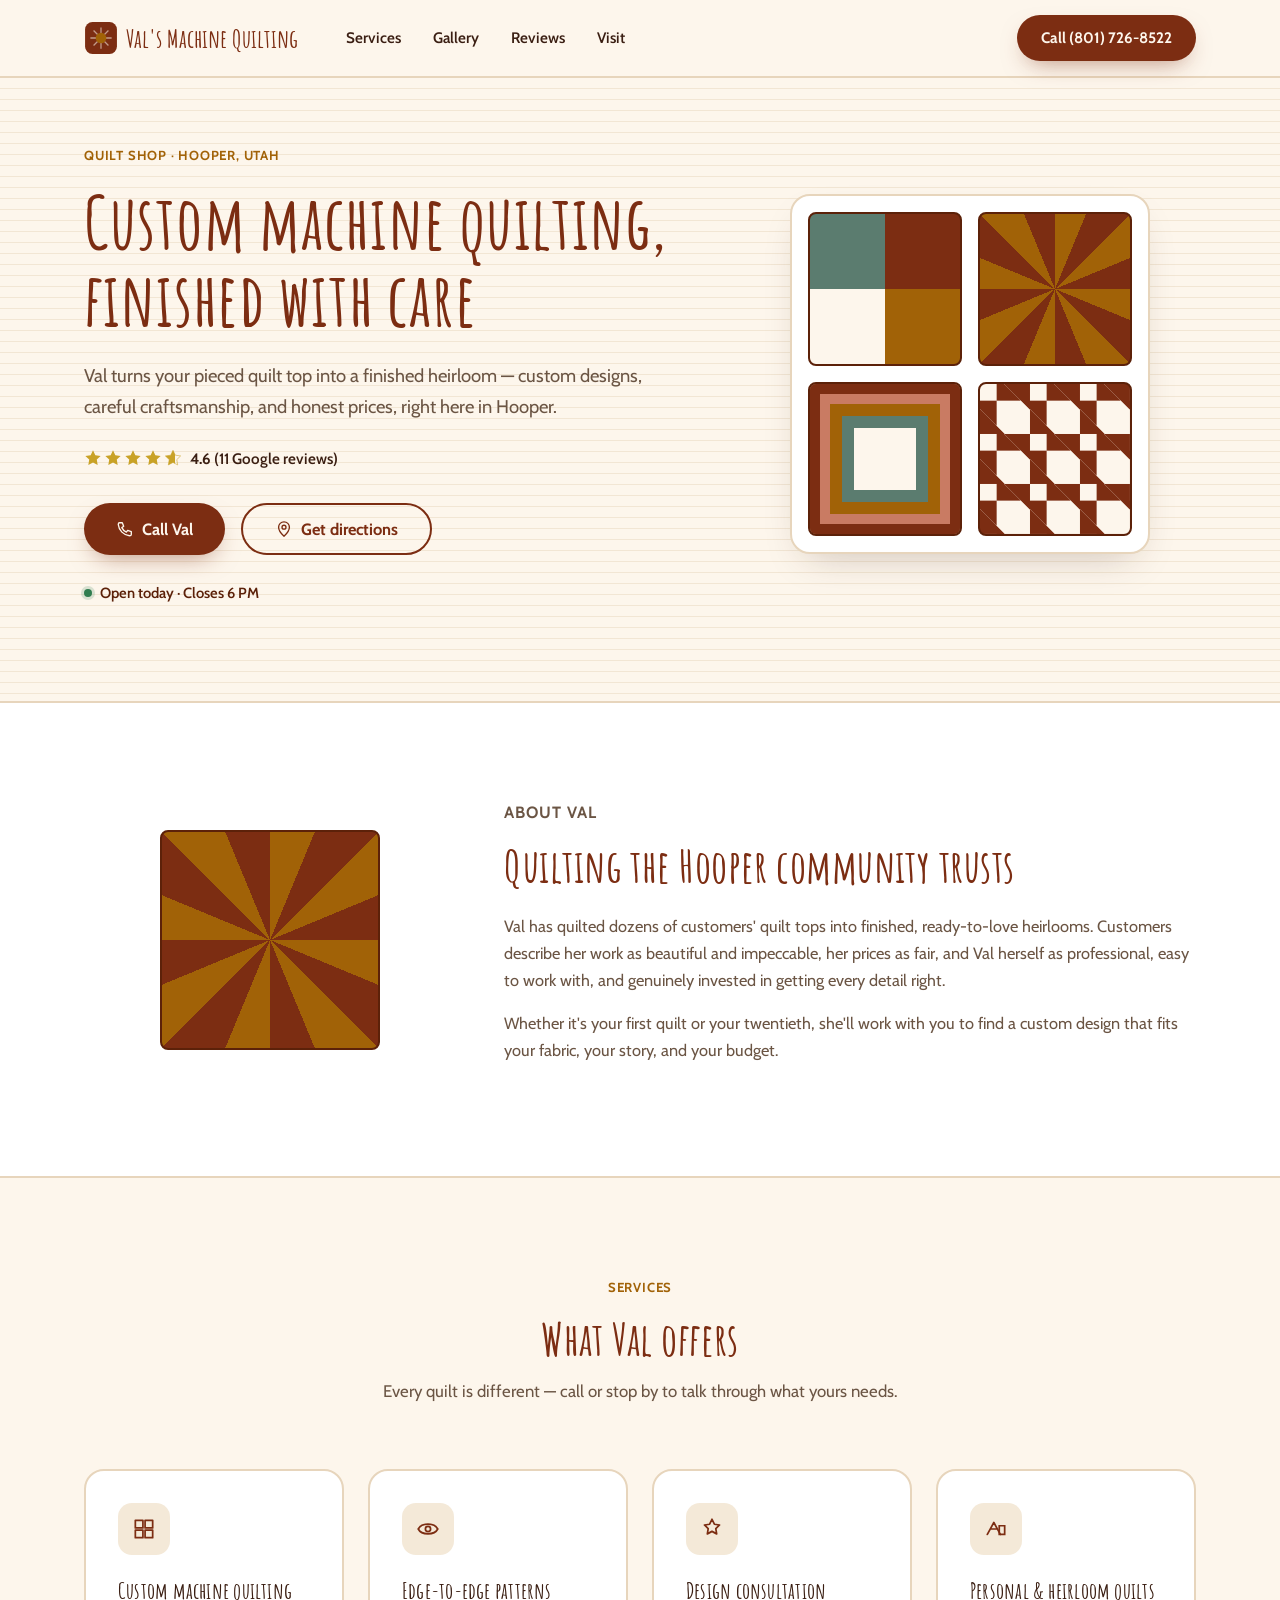
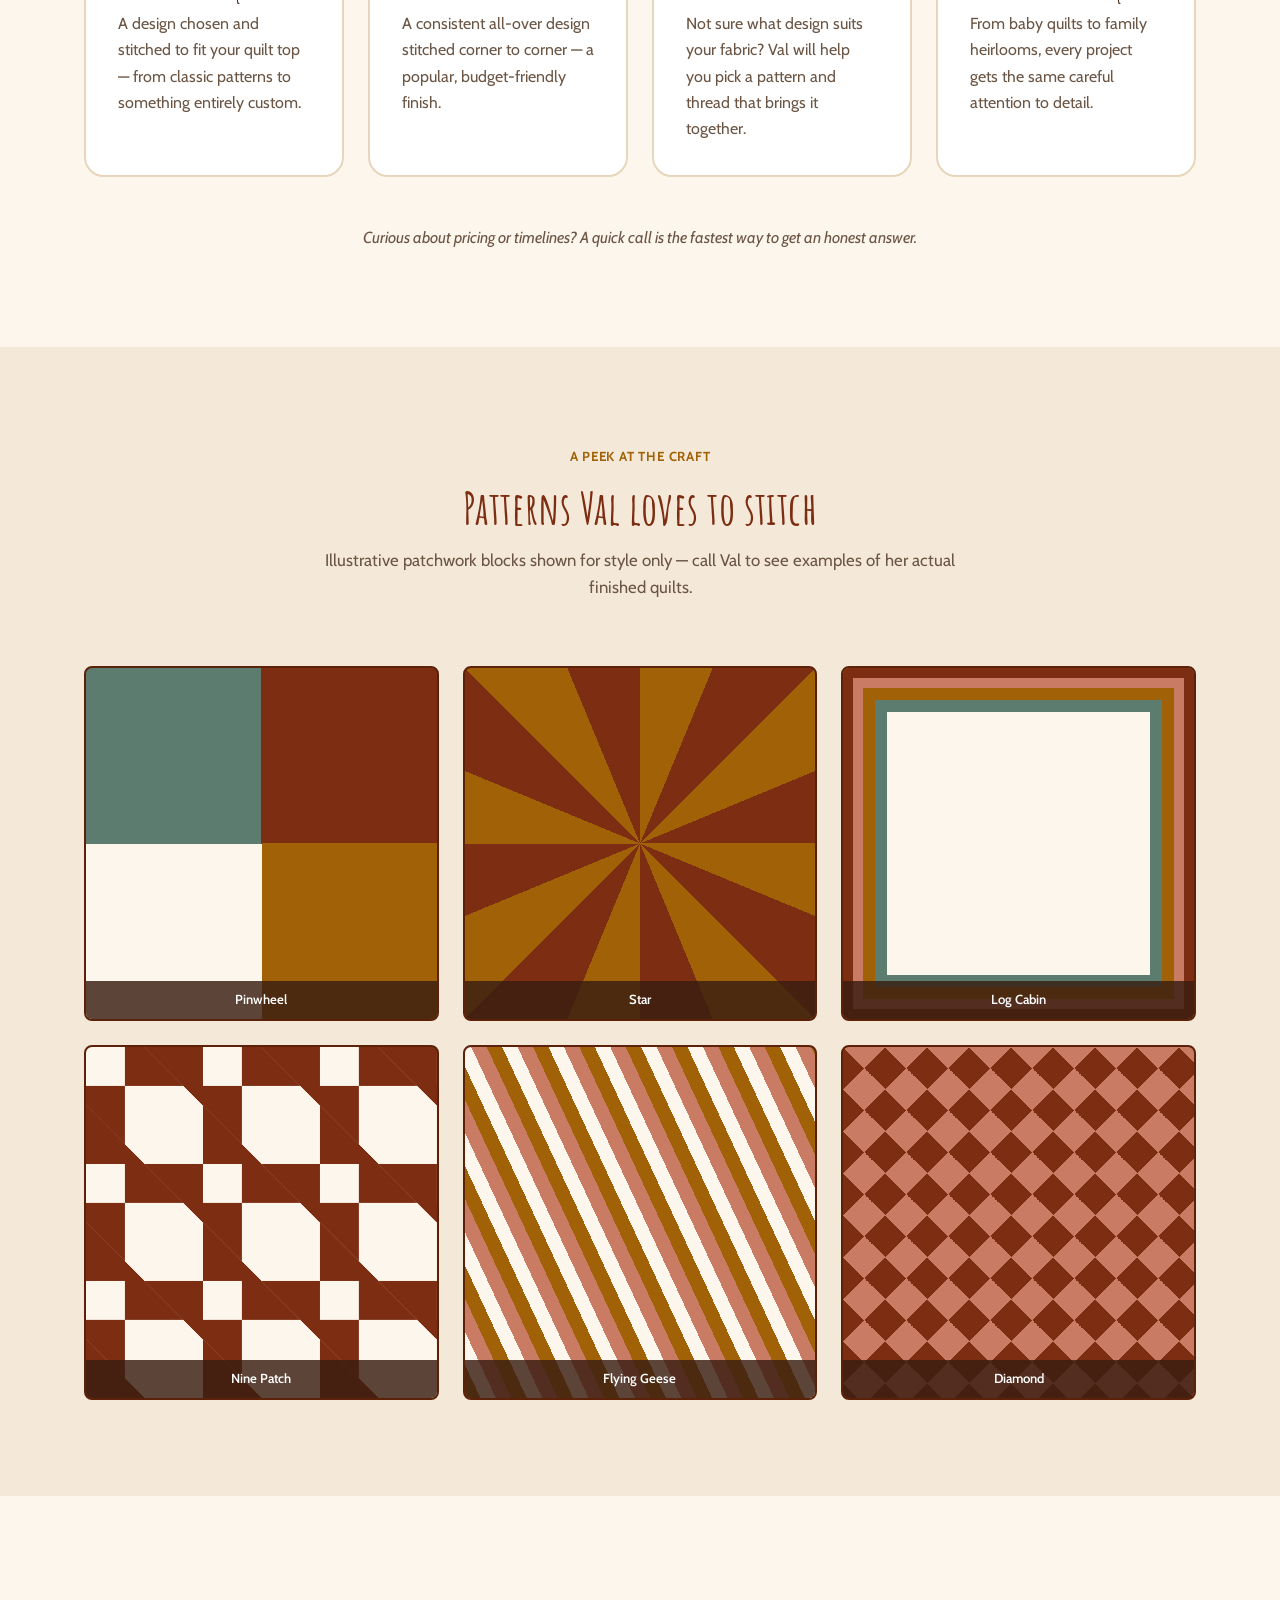
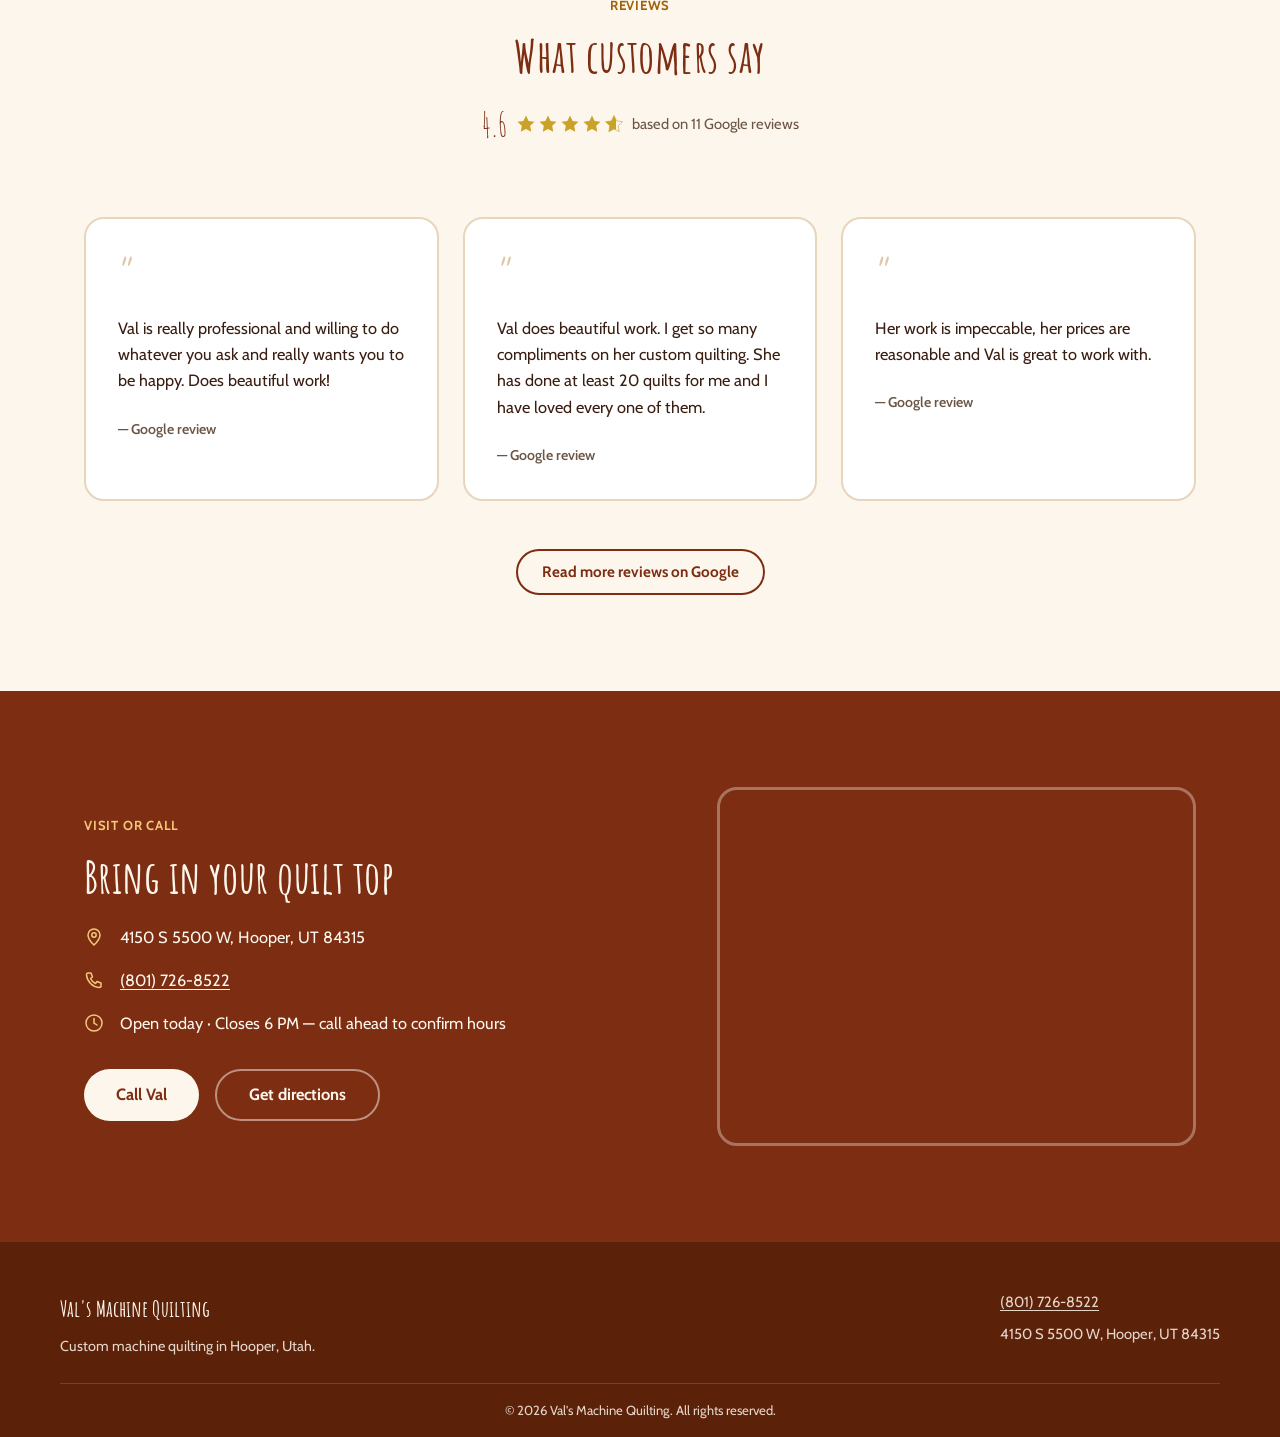
==== vals-machine-quilting/index.html @ 194fb509 "Add Val's Machine Quilting website Local business site for a real quilt shop in Hooper, UT, built fr" ====
<!doctype html>
<html lang="en">
<head>
<meta charset="UTF-8">
<meta name="viewport" content="width=device-width, initial-scale=1">
<title>Val's Machine Quilting — Custom Machine Quilting in Hooper, UT</title>
<meta name="description" content="Val's Machine Quilting offers custom machine quilting in Hooper, Utah. 4.6 stars from 11 Google reviews. Call (801) 726-8522 to bring your quilt top to life.">
<link rel="icon" href="data:image/svg+xml,<svg xmlns=%22http://www.w3.org/2000/svg%22 viewBox=%220 0 32 32%22><rect width=%2232%22 height=%2232%22 rx=%226%22 fill=%22%237C2D12%22/><path d=%22M8 16h16M16 8v16%22 stroke=%22%23FDF6EC%22 stroke-width=%222%22/></svg>">
<link rel="preconnect" href="https://fonts.googleapis.com">
<link rel="preconnect" href="https://fonts.gstatic.com" crossorigin>
<link href="https://fonts.googleapis.com/css2?family=Amatic+SC:wght@400;700&family=Cabin:wght@400;500;600;700&display=swap" rel="stylesheet">
<link rel="stylesheet" href="assets/css/style.css">
</head>
<body>
<a class="skip-link" href="#main">Skip to content</a>

<header class="site-header">
  <div class="container header-inner">
    <a href="#top" class="brand" aria-label="Val's Machine Quilting home">
      <span class="brand-mark" aria-hidden="true">
        <svg viewBox="0 0 32 32" width="34" height="34">
          <rect x="1" y="1" width="30" height="30" rx="7" fill="#7C2D12"/>
          <path d="M16 6v20M6 16h20M9 9l14 14M23 9L9 23" stroke="#FDF6EC" stroke-width="1.2" opacity="0.55"/>
          <circle cx="16" cy="16" r="5" fill="#A16207"/>
        </svg>
      </span>
      <span class="brand-name">Val's Machine Quilting</span>
    </a>

    <nav class="main-nav" aria-label="Primary">
      <ul>
        <li><a href="#services">Services</a></li>
        <li><a href="#gallery">Gallery</a></li>
        <li><a href="#reviews">Reviews</a></li>
        <li><a href="#visit">Visit</a></li>
      </ul>
    </nav>

    <div class="header-actions">
      <a href="tel:+18017268522" class="btn btn-primary">Call (801) 726-8522</a>
    </div>

    <button class="nav-toggle" type="button" aria-expanded="false" aria-controls="mobile-nav" aria-label="Open menu">
      <span></span><span></span><span></span>
    </button>
  </div>

  <div class="mobile-nav" id="mobile-nav" hidden>
    <ul>
      <li><a href="#services">Services</a></li>
      <li><a href="#gallery">Gallery</a></li>
      <li><a href="#reviews">Reviews</a></li>
      <li><a href="#visit">Visit</a></li>
      <li><a href="tel:+18017268522" class="btn btn-primary btn-block">Call (801) 726-8522</a></li>
    </ul>
  </div>
</header>

<main id="main">

  <!-- HERO -->
  <section class="hero" id="top">
    <div class="hero-stitch-border" aria-hidden="true"></div>
    <div class="container hero-inner">
      <div class="hero-copy">
        <p class="eyebrow">Quilt shop · Hooper, Utah</p>
        <h1 class="hero-title">Custom machine quilting,<br>finished with care</h1>
        <p class="hero-subtitle">
          Val turns your pieced quilt top into a finished heirloom — custom
          designs, careful craftsmanship, and honest prices, right here in Hooper.
        </p>

        <div class="hero-rating" aria-label="4.6 out of 5 stars, 11 Google reviews">
          <span class="stars" aria-hidden="true">
            <svg viewBox="0 0 20 20" width="18" height="18"><path fill="currentColor" d="M10 1.5l2.6 5.4 5.9.8-4.3 4.1 1 5.9L10 14.9l-5.2 2.8 1-5.9-4.3-4.1 5.9-.8z"/></svg>
            <svg viewBox="0 0 20 20" width="18" height="18"><path fill="currentColor" d="M10 1.5l2.6 5.4 5.9.8-4.3 4.1 1 5.9L10 14.9l-5.2 2.8 1-5.9-4.3-4.1 5.9-.8z"/></svg>
            <svg viewBox="0 0 20 20" width="18" height="18"><path fill="currentColor" d="M10 1.5l2.6 5.4 5.9.8-4.3 4.1 1 5.9L10 14.9l-5.2 2.8 1-5.9-4.3-4.1 5.9-.8z"/></svg>
            <svg viewBox="0 0 20 20" width="18" height="18"><path fill="currentColor" d="M10 1.5l2.6 5.4 5.9.8-4.3 4.1 1 5.9L10 14.9l-5.2 2.8 1-5.9-4.3-4.1 5.9-.8z"/></svg>
            <svg viewBox="0 0 20 20" width="18" height="18"><defs><linearGradient id="halfstar"><stop offset="60%" stop-color="currentColor"/><stop offset="60%" stop-color="transparent"/></linearGradient></defs><path fill="url(#halfstar)" stroke="currentColor" stroke-width="0.6" d="M10 1.5l2.6 5.4 5.9.8-4.3 4.1 1 5.9L10 14.9l-5.2 2.8 1-5.9-4.3-4.1 5.9-.8z"/></svg>
          </span>
          <span class="rating-text"><strong>4.6</strong> (11 Google reviews)</span>
        </div>

        <div class="hero-actions">
          <a href="tel:+18017268522" class="btn btn-primary btn-lg">
            <svg viewBox="0 0 20 20" width="18" height="18" aria-hidden="true"><path d="M4 3h3l1.5 4-2 1.5a10 10 0 0 0 5 5l1.5-2 4 1.5v3c0 1-1 1.5-2 1.5A14 14 0 0 1 2.5 5c0-1 .5-2 1.5-2z" fill="none" stroke="currentColor" stroke-width="1.5" stroke-linejoin="round"/></svg>
            Call Val
          </a>
          <a href="https://www.google.com/maps/search/?api=1&query=Val%27s+Machine+Quilting%2C+4150+S+5500+W%2C+Hooper%2C+UT+84315" class="btn btn-outline btn-lg" target="_blank" rel="noopener">
            <svg viewBox="0 0 20 20" width="18" height="18" aria-hidden="true"><path d="M10 18s6-5.5 6-10a6 6 0 1 0-12 0c0 4.5 6 10 6 10z" fill="none" stroke="currentColor" stroke-width="1.5"/><circle cx="10" cy="8" r="2.2" fill="none" stroke="currentColor" stroke-width="1.5"/></svg>
            Get directions
          </a>
        </div>

        <p class="hero-status">
          <span class="status-dot" aria-hidden="true"></span>
          Open today · Closes 6 PM
        </p>
      </div>

      <div class="hero-visual" aria-hidden="true">
        <div class="quilt-block-frame">
          <div class="quilt-block quilt-pinwheel"></div>
          <div class="quilt-block quilt-star"></div>
          <div class="quilt-block quilt-logcabin"></div>
          <div class="quilt-block quilt-ninepatch"></div>
        </div>
      </div>
    </div>
  </section>

  <!-- ABOUT -->
  <section class="about">
    <div class="container about-inner">
      <div class="about-visual" aria-hidden="true">
        <div class="quilt-block quilt-star about-block"></div>
      </div>
      <div class="about-copy">
        <p class="eyebrow">About Val</p>
        <h2>Quilting the Hooper community trusts</h2>
        <p>
          Val has quilted dozens of customers' quilt tops into finished, ready-to-love
          heirlooms. Customers describe her work as beautiful and impeccable, her
          prices as fair, and Val herself as professional, easy to work with, and
          genuinely invested in getting every detail right.
        </p>
        <p>
          Whether it's your first quilt or your twentieth, she'll work with you to
          find a custom design that fits your fabric, your story, and your budget.
        </p>
      </div>
    </div>
  </section>

  <!-- SERVICES -->
  <section class="services" id="services">
    <div class="container">
      <div class="section-heading">
        <p class="eyebrow eyebrow-center">Services</p>
        <h2>What Val offers</h2>
        <p class="section-subtitle">Every quilt is different — call or stop by to talk through what yours needs.</p>
      </div>

      <div class="service-grid">
        <article class="service-card">
          <div class="service-icon" aria-hidden="true">
            <svg viewBox="0 0 24 24" width="26" height="26"><path d="M4 4h7v7H4zM13 4h7v7h-7zM4 13h7v7H4zM13 13h7v7h-7z" fill="none" stroke="currentColor" stroke-width="1.6" stroke-linejoin="round"/></svg>
          </div>
          <h3>Custom machine quilting</h3>
          <p>A design chosen and stitched to fit your quilt top — from classic patterns to something entirely custom.</p>
        </article>

        <article class="service-card">
          <div class="service-icon" aria-hidden="true">
            <svg viewBox="0 0 24 24" width="26" height="26"><path d="M3 12c3-6 15-6 18 0-3 6-15 6-18 0z" fill="none" stroke="currentColor" stroke-width="1.6"/><circle cx="12" cy="12" r="2.4" fill="none" stroke="currentColor" stroke-width="1.6"/></svg>
          </div>
          <h3>Edge-to-edge patterns</h3>
          <p>A consistent all-over design stitched corner to corner — a popular, budget-friendly finish.</p>
        </article>

        <article class="service-card">
          <div class="service-icon" aria-hidden="true">
            <svg viewBox="0 0 24 24" width="26" height="26"><path d="M12 3l2.2 4.6L19 8.3l-3.5 3.4.8 4.8L12 14.2l-4.3 2.3.8-4.8L5 8.3l4.8-.7z" fill="none" stroke="currentColor" stroke-width="1.6" stroke-linejoin="round"/></svg>
          </div>
          <h3>Design consultation</h3>
          <p>Not sure what design suits your fabric? Val will help you pick a pattern and thread that brings it together.</p>
        </article>

        <article class="service-card">
          <div class="service-icon" aria-hidden="true">
            <svg viewBox="0 0 24 24" width="26" height="26"><path d="M4 17l6-11 6 11M8 12h4" stroke="currentColor" stroke-width="1.6" fill="none" stroke-linecap="round" stroke-linejoin="round"/><path d="M15 9h5v8h-5z" fill="none" stroke="currentColor" stroke-width="1.6"/></svg>
          </div>
          <h3>Personal &amp; heirloom quilts</h3>
          <p>From baby quilts to family heirlooms, every project gets the same careful attention to detail.</p>
        </article>
      </div>

      <p class="services-note">Curious about pricing or timelines? A quick call is the fastest way to get an honest answer.</p>
    </div>
  </section>

  <!-- GALLERY -->
  <section class="gallery" id="gallery">
    <div class="container">
      <div class="section-heading">
        <p class="eyebrow eyebrow-center">A peek at the craft</p>
        <h2>Patterns Val loves to stitch</h2>
        <p class="section-subtitle">
          Illustrative patchwork blocks shown for style only — call Val to see
          examples of her actual finished quilts.
        </p>
      </div>

      <div class="quilt-gallery-grid">
        <div class="quilt-block quilt-pinwheel gallery-block"><span class="gallery-label">Pinwheel</span></div>
        <div class="quilt-block quilt-star gallery-block"><span class="gallery-label">Star</span></div>
        <div class="quilt-block quilt-logcabin gallery-block"><span class="gallery-label">Log Cabin</span></div>
        <div class="quilt-block quilt-ninepatch gallery-block"><span class="gallery-label">Nine Patch</span></div>
        <div class="quilt-block quilt-flyinggeese gallery-block"><span class="gallery-label">Flying Geese</span></div>
        <div class="quilt-block quilt-diamond gallery-block"><span class="gallery-label">Diamond</span></div>
      </div>
    </div>
  </section>

  <!-- REVIEWS -->
  <section class="reviews" id="reviews">
    <div class="container">
      <div class="section-heading">
        <p class="eyebrow eyebrow-center">Reviews</p>
        <h2>What customers say</h2>
        <div class="rating-summary">
          <span class="rating-number">4.6</span>
          <span class="stars" aria-hidden="true">
            <svg viewBox="0 0 20 20" width="20" height="20"><path fill="currentColor" d="M10 1.5l2.6 5.4 5.9.8-4.3 4.1 1 5.9L10 14.9l-5.2 2.8 1-5.9-4.3-4.1 5.9-.8z"/></svg>
            <svg viewBox="0 0 20 20" width="20" height="20"><path fill="currentColor" d="M10 1.5l2.6 5.4 5.9.8-4.3 4.1 1 5.9L10 14.9l-5.2 2.8 1-5.9-4.3-4.1 5.9-.8z"/></svg>
            <svg viewBox="0 0 20 20" width="20" height="20"><path fill="currentColor" d="M10 1.5l2.6 5.4 5.9.8-4.3 4.1 1 5.9L10 14.9l-5.2 2.8 1-5.9-4.3-4.1 5.9-.8z"/></svg>
            <svg viewBox="0 0 20 20" width="20" height="20"><path fill="currentColor" d="M10 1.5l2.6 5.4 5.9.8-4.3 4.1 1 5.9L10 14.9l-5.2 2.8 1-5.9-4.3-4.1 5.9-.8z"/></svg>
            <svg viewBox="0 0 20 20" width="20" height="20"><defs><linearGradient id="halfstar2"><stop offset="60%" stop-color="currentColor"/><stop offset="60%" stop-color="transparent"/></linearGradient></defs><path fill="url(#halfstar2)" stroke="currentColor" stroke-width="0.6" d="M10 1.5l2.6 5.4 5.9.8-4.3 4.1 1 5.9L10 14.9l-5.2 2.8 1-5.9-4.3-4.1 5.9-.8z"/></svg>
          </span>
          <span class="rating-count">based on 11 Google reviews</span>
        </div>
      </div>

      <div class="review-grid">
        <figure class="review-card">
          <span class="quote-mark" aria-hidden="true">&ldquo;</span>
          <blockquote>Val is really professional and willing to do whatever you ask and really wants you to be happy. Does beautiful work!</blockquote>
          <figcaption>— Google review</figcaption>
        </figure>

        <figure class="review-card">
          <span class="quote-mark" aria-hidden="true">&ldquo;</span>
          <blockquote>Val does beautiful work. I get so many compliments on her custom quilting. She has done at least 20 quilts for me and I have loved every one of them.</blockquote>
          <figcaption>— Google review</figcaption>
        </figure>

        <figure class="review-card">
          <span class="quote-mark" aria-hidden="true">&ldquo;</span>
          <blockquote>Her work is impeccable, her prices are reasonable and Val is great to work with.</blockquote>
          <figcaption>— Google review</figcaption>
        </figure>
      </div>

      <div class="reviews-cta">
        <a href="https://www.google.com/maps/search/?api=1&query=Val%27s+Machine+Quilting%2C+4150+S+5500+W%2C+Hooper%2C+UT+84315" class="btn btn-outline" target="_blank" rel="noopener">Read more reviews on Google</a>
      </div>
    </div>
  </section>

  <!-- VISIT / CONTACT -->
  <section class="visit" id="visit">
    <div class="container visit-inner">
      <div class="visit-copy">
        <p class="eyebrow">Visit or call</p>
        <h2>Bring in your quilt top</h2>
        <ul class="visit-details">
          <li>
            <svg viewBox="0 0 20 20" width="20" height="20" aria-hidden="true"><path d="M10 18s6-5.5 6-10a6 6 0 1 0-12 0c0 4.5 6 10 6 10z" fill="none" stroke="currentColor" stroke-width="1.5"/><circle cx="10" cy="8" r="2.2" fill="none" stroke="currentColor" stroke-width="1.5"/></svg>
            <span>4150 S 5500 W, Hooper, UT 84315</span>
          </li>
          <li>
            <svg viewBox="0 0 20 20" width="20" height="20" aria-hidden="true"><path d="M4 3h3l1.5 4-2 1.5a10 10 0 0 0 5 5l1.5-2 4 1.5v3c0 1-1 1.5-2 1.5A14 14 0 0 1 2.5 5c0-1 .5-2 1.5-2z" fill="none" stroke="currentColor" stroke-width="1.5" stroke-linejoin="round"/></svg>
            <a href="tel:+18017268522">(801) 726-8522</a>
          </li>
          <li>
            <svg viewBox="0 0 20 20" width="20" height="20" aria-hidden="true"><circle cx="10" cy="10" r="8" fill="none" stroke="currentColor" stroke-width="1.5"/><path d="M10 5.5V10l3 2" stroke="currentColor" stroke-width="1.5" fill="none" stroke-linecap="round"/></svg>
            <span>Open today · Closes 6 PM — call ahead to confirm hours</span>
          </li>
        </ul>
        <div class="visit-actions">
          <a href="tel:+18017268522" class="btn btn-primary btn-lg">Call Val</a>
          <a href="https://www.google.com/maps/search/?api=1&query=Val%27s+Machine+Quilting%2C+4150+S+5500+W%2C+Hooper%2C+UT+84315" class="btn btn-outline btn-lg" target="_blank" rel="noopener">Get directions</a>
        </div>
      </div>
      <div class="visit-map">
        <iframe
          title="Map showing Val's Machine Quilting location"
          src="https://www.google.com/maps?q=4150+S+5500+W,+Hooper,+UT+84315&output=embed"
          loading="lazy"
          referrerpolicy="no-referrer-when-downgrade">
        </iframe>
      </div>
    </div>
  </section>

</main>

<footer class="site-footer">
  <div class="container footer-inner">
    <div class="footer-brand">
      <span class="brand-name">Val's Machine Quilting</span>
      <p>Custom machine quilting in Hooper, Utah.</p>
    </div>
    <div class="footer-contact">
      <a href="tel:+18017268522">(801) 726-8522</a>
      <span>4150 S 5500 W, Hooper, UT 84315</span>
    </div>
  </div>
  <div class="container footer-bottom">
    <p>© 2026 Val's Machine Quilting. All rights reserved.</p>
  </div>
</footer>

<script src="assets/js/main.js"></script>
</body>
</html>
---- vals-machine-quilting/assets/css/style.css ----
/* ---------------------------------------------------------------
   Val's Machine Quilting — design tokens
   Source direction: ui-ux-pro-max design-system search
   ("handmade quilting textile craft cozy artisan" -> deep burgundy +
   craft gold, Amatic SC / Cabin pairing). Quilt-block illustrations
   are hand-built CSS patterns, not photographs of real work.
------------------------------------------------------------------ */
:root {
  --color-primary: #7C2D12;
  --color-primary-dark: #5C2109;
  --color-on-primary: #FDF6EC;
  --color-accent: #A16207;
  --color-on-accent: #FDF6EC;
  --color-background: #FDF6EC;
  --color-foreground: #3A1E12;
  --color-card: #FFFFFF;
  --color-muted: #F4E9D8;
  --color-muted-foreground: #6B5544;
  --color-border: #E7D5BC;
  --color-star: #C9A227;

  /* Illustrative quilt-block palette (decorative patterns only) */
  --quilt-a: #7C2D12;
  --quilt-b: #A16207;
  --quilt-c: #FDF6EC;
  --quilt-d: #5B7C6F;
  --quilt-e: #C97B63;

  --font-display: "Amatic SC", "Georgia", serif;
  --font-body: "Cabin", "Segoe UI", system-ui, sans-serif;

  --space-1: 4px;
  --space-2: 8px;
  --space-3: 16px;
  --space-4: 24px;
  --space-5: 32px;
  --space-6: 48px;
  --space-7: 64px;
  --space-8: 96px;

  --radius-sm: 8px;
  --radius-md: 14px;
  --radius-lg: 20px;
  --radius-pill: 999px;

  --container-max: 1160px;
  --shadow-card: 0 16px 40px -18px rgb(58 30 18 / 0.28);
  --ease-out: cubic-bezier(0.16, 1, 0.3, 1);
}

* { box-sizing: border-box; }
html { color-scheme: light; scroll-behavior: smooth; }
body {
  margin: 0;
  background: var(--color-background);
  color: var(--color-foreground);
  font-family: var(--font-body);
  font-size: 16px;
  line-height: 1.65;
  -webkit-font-smoothing: antialiased;
}
img, svg { display: block; max-width: 100%; }
h1, h2, h3, h4 { font-family: var(--font-display); font-weight: 700; line-height: 1.05; margin: 0; letter-spacing: 0.01em; }
p { margin: 0; }
ul, ol { margin: 0; padding: 0; list-style: none; }
a { color: inherit; text-decoration: none; }
button { font: inherit; color: inherit; background: none; border: 0; padding: 0; }

@media (prefers-reduced-motion: reduce) {
  * { animation-duration: 0.001ms !important; animation-iteration-count: 1 !important; transition-duration: 0.001ms !important; scroll-behavior: auto !important; }
}

:focus-visible {
  outline: 3px solid var(--color-accent);
  outline-offset: 2px;
  border-radius: var(--radius-sm);
}

.skip-link {
  position: absolute;
  left: -999px;
  top: 0;
  background: var(--color-primary);
  color: var(--color-on-primary);
  padding: var(--space-2) var(--space-3);
  z-index: 100;
  border-radius: 0 0 var(--radius-sm) 0;
}
.skip-link:focus { left: 0; }

.container {
  width: 100%;
  max-width: var(--container-max);
  margin: 0 auto;
  padding: 0 var(--space-4);
}

/* ---------------------------------------------------------------
   Buttons
------------------------------------------------------------------ */
.btn {
  display: inline-flex;
  align-items: center;
  justify-content: center;
  gap: var(--space-2);
  min-height: 46px;
  padding: 0 var(--space-4);
  border-radius: var(--radius-pill);
  font-weight: 700;
  font-size: 0.95rem;
  font-family: var(--font-body);
  cursor: pointer;
  transition: transform 180ms var(--ease-out), background-color 200ms, border-color 200ms, box-shadow 200ms;
  white-space: nowrap;
}
.btn:hover { transform: translateY(-1px); }
.btn-lg { min-height: 52px; padding: 0 var(--space-5); font-size: 1.02rem; }
.btn-block { width: 100%; }

.btn-primary {
  background: var(--color-primary);
  color: var(--color-on-primary);
  box-shadow: 0 10px 24px -10px rgb(124 45 18 / 0.55);
}
.btn-primary:hover { background: var(--color-primary-dark); }

.btn-outline {
  background: transparent;
  color: var(--color-primary);
  border: 2px solid var(--color-primary);
}
.btn-outline:hover { background: rgb(124 45 18 / 0.06); }

/* ---------------------------------------------------------------
   Header
------------------------------------------------------------------ */
.site-header {
  position: sticky;
  top: 0;
  z-index: 50;
  background: rgb(253 246 236 / 0.92);
  backdrop-filter: blur(10px);
  border-bottom: 2px solid var(--color-border);
}
.header-inner {
  display: flex;
  align-items: center;
  gap: var(--space-4);
  height: 76px;
}
.brand { display: inline-flex; align-items: center; gap: var(--space-2); }
.brand-name { font-family: var(--font-display); font-weight: 700; font-size: 1.6rem; color: var(--color-primary); }

.main-nav { margin-left: var(--space-4); flex: 1; display: none; }
.main-nav ul { display: flex; gap: var(--space-5); }
.main-nav a { color: var(--color-foreground); font-weight: 600; font-size: 0.95rem; transition: color 180ms; }
.main-nav a:hover { color: var(--color-primary); }

.header-actions { display: none; align-items: center; gap: var(--space-3); margin-left: auto; }

.nav-toggle {
  margin-left: auto;
  width: 42px;
  height: 42px;
  display: inline-flex;
  flex-direction: column;
  align-items: center;
  justify-content: center;
  gap: 5px;
  border-radius: var(--radius-sm);
}
.nav-toggle span { width: 20px; height: 2px; background: var(--color-primary); border-radius: 2px; transition: transform 200ms, opacity 200ms; }
.nav-toggle[aria-expanded="true"] span:nth-child(1) { transform: translateY(7px) rotate(45deg); }
.nav-toggle[aria-expanded="true"] span:nth-child(2) { opacity: 0; }
.nav-toggle[aria-expanded="true"] span:nth-child(3) { transform: translateY(-7px) rotate(-45deg); }

.mobile-nav { border-top: 2px solid var(--color-border); padding: var(--space-3) var(--space-4) var(--space-4); }
.mobile-nav ul { display: flex; flex-direction: column; gap: var(--space-3); }
.mobile-nav a { display: block; font-weight: 600; padding: var(--space-2) 0; }

@media (min-width: 900px) {
  .main-nav { display: block; }
  .header-actions { display: flex; }
  .nav-toggle { display: none; }
  .mobile-nav { display: none !important; }
}

/* ---------------------------------------------------------------
   Hero
------------------------------------------------------------------ */
.hero { position: relative; padding: var(--space-7) 0 var(--space-8); overflow: hidden; }
.hero-stitch-border {
  position: absolute; inset: 0;
  background-image: repeating-linear-gradient(180deg, transparent 0 10px, var(--color-border) 10px 11px);
  background-size: 1px 100%;
  background-position: left top;
  background-repeat: repeat-x;
  opacity: 0.5;
  pointer-events: none;
}

.hero-inner {
  position: relative;
  z-index: 1;
  display: grid;
  gap: var(--space-6);
  align-items: center;
}

.eyebrow {
  display: inline-block;
  font-size: 0.82rem;
  font-weight: 700;
  letter-spacing: 0.06em;
  text-transform: uppercase;
  color: var(--color-accent);
  margin: 0 0 var(--space-3);
}
.eyebrow-center { text-align: center; width: 100%; }

.hero-title {
  font-size: clamp(2.8rem, 7vw, 4.6rem);
  color: var(--color-primary);
  margin-bottom: var(--space-4);
}

.hero-subtitle {
  font-size: clamp(1.02rem, 1.6vw, 1.15rem);
  color: var(--color-muted-foreground);
  max-width: 46ch;
  margin-bottom: var(--space-4);
}

.hero-rating { display: flex; align-items: center; gap: var(--space-2); margin-bottom: var(--space-5); flex-wrap: wrap; }
.stars { display: inline-flex; gap: 2px; color: var(--color-star); }
.rating-text { font-weight: 600; font-size: 0.95rem; }

.hero-actions { display: flex; flex-wrap: wrap; gap: var(--space-3); margin-bottom: var(--space-4); }

.hero-status { display: inline-flex; align-items: center; gap: var(--space-2); font-weight: 600; font-size: 0.92rem; color: var(--color-primary-dark); }
.status-dot { width: 8px; height: 8px; border-radius: 50%; background: #2F7D4F; box-shadow: 0 0 0 3px rgb(47 125 79 / 0.18); }

/* Hero quilt-block collage */
.hero-visual { display: flex; justify-content: center; }
.quilt-block-frame {
  display: grid;
  grid-template-columns: repeat(2, 1fr);
  gap: var(--space-3);
  width: 100%;
  max-width: 360px;
  padding: var(--space-3);
  background: var(--color-card);
  border: 2px solid var(--color-border);
  border-radius: var(--radius-lg);
  box-shadow: var(--shadow-card);
}

@media (min-width: 900px) {
  .hero-inner { grid-template-columns: 1.15fr 0.85fr; }
}

/* ---------------------------------------------------------------
   Quilt block illustrations (decorative, CSS-only)
------------------------------------------------------------------ */
.quilt-block {
  aspect-ratio: 1 / 1;
  border-radius: var(--radius-sm);
  border: 2px solid var(--color-primary-dark);
  position: relative;
}

.quilt-pinwheel {
  background: conic-gradient(
    var(--quilt-a) 0deg 90deg,
    var(--quilt-b) 90deg 180deg,
    var(--quilt-c) 180deg 270deg,
    var(--quilt-d) 270deg 360deg
  );
}

.quilt-star {
  background: repeating-conic-gradient(
    var(--quilt-b) 0deg 22.5deg,
    var(--quilt-a) 22.5deg 45deg
  );
}

.quilt-logcabin {
  background: var(--quilt-c);
  box-shadow:
    inset 0 0 0 10px var(--quilt-a),
    inset 0 0 0 20px var(--quilt-e),
    inset 0 0 0 32px var(--quilt-b),
    inset 0 0 0 44px var(--quilt-d);
}

.quilt-ninepatch {
  background-color: var(--quilt-c);
  background-image:
    linear-gradient(45deg, var(--quilt-a) 25%, transparent 25%, transparent 75%, var(--quilt-a) 75%),
    linear-gradient(45deg, var(--quilt-a) 25%, transparent 25%, transparent 75%, var(--quilt-a) 75%);
  background-size: 33.33% 33.33%;
  background-position: 0 0, 16.66% 16.66%;
}

.quilt-flyinggeese {
  background: repeating-linear-gradient(
    65deg,
    var(--quilt-b) 0 14px,
    var(--quilt-c) 14px 28px,
    var(--quilt-e) 28px 42px
  );
}

.quilt-diamond {
  background: conic-gradient(
    from 45deg,
    var(--quilt-a) 0 25%,
    var(--quilt-e) 0 50%,
    var(--quilt-a) 0 75%,
    var(--quilt-e) 0
  ) 0 0 / 42px 42px;
}

/* ---------------------------------------------------------------
   About
------------------------------------------------------------------ */
.about { padding: var(--space-8) 0; background: var(--color-card); border-top: 2px solid var(--color-border); border-bottom: 2px solid var(--color-border); }
.about-inner { display: grid; gap: var(--space-6); align-items: center; }
.about-block { max-width: 220px; margin: 0 auto; }
.about-copy h2 { font-size: clamp(2rem, 4vw, 2.8rem); color: var(--color-primary); margin-bottom: var(--space-4); }
.about-copy p { color: var(--color-muted-foreground); margin-bottom: var(--space-3); font-size: 1.02rem; }

@media (min-width: 800px) {
  .about-inner { grid-template-columns: 0.7fr 1.3fr; }
}

/* ---------------------------------------------------------------
   Section heading shared
------------------------------------------------------------------ */
section { padding: var(--space-8) 0; }
.section-heading { max-width: 640px; margin: 0 auto var(--space-7); text-align: center; }
.section-heading h2 { font-size: clamp(2rem, 4vw, 2.8rem); color: var(--color-primary); margin-bottom: var(--space-3); }
.section-subtitle { color: var(--color-muted-foreground); font-size: 1.05rem; }

/* ---------------------------------------------------------------
   Services
------------------------------------------------------------------ */
.service-grid { display: grid; grid-template-columns: 1fr; gap: var(--space-4); }
.service-card {
  background: var(--color-card);
  border: 2px solid var(--color-border);
  border-radius: var(--radius-lg);
  padding: var(--space-5);
  transition: border-color 220ms, transform 220ms var(--ease-out);
}
.service-card:hover { border-color: var(--color-accent); transform: translateY(-3px); }
.service-icon {
  width: 52px; height: 52px;
  display: inline-flex; align-items: center; justify-content: center;
  border-radius: var(--radius-md);
  background: var(--color-muted);
  color: var(--color-primary);
  margin-bottom: var(--space-4);
}
.service-card h3 { font-size: 1.4rem; margin-bottom: var(--space-2); color: var(--color-foreground); }
.service-card p { color: var(--color-muted-foreground); }

.services-note { text-align: center; color: var(--color-muted-foreground); margin-top: var(--space-6); font-style: italic; }

@media (min-width: 700px) {
  .service-grid { grid-template-columns: repeat(2, 1fr); }
}
@media (min-width: 1024px) {
  .service-grid { grid-template-columns: repeat(4, 1fr); }
}

/* ---------------------------------------------------------------
   Gallery
------------------------------------------------------------------ */
.gallery { background: var(--color-muted); }
.quilt-gallery-grid { display: grid; grid-template-columns: repeat(2, 1fr); gap: var(--space-4); }
.gallery-block { display: flex; align-items: flex-end; justify-content: center; overflow: hidden; }
.gallery-label {
  background: rgb(58 30 18 / 0.82);
  color: #fff;
  font-family: var(--font-body);
  font-weight: 600;
  font-size: 0.82rem;
  width: 100%;
  text-align: center;
  padding: var(--space-2) 0;
}

@media (min-width: 700px) {
  .quilt-gallery-grid { grid-template-columns: repeat(3, 1fr); }
}

/* ---------------------------------------------------------------
   Reviews
------------------------------------------------------------------ */
.rating-summary { display: flex; align-items: center; justify-content: center; gap: var(--space-2); flex-wrap: wrap; margin-top: var(--space-3); }
.rating-number { font-family: var(--font-display); font-size: 2.2rem; color: var(--color-primary); }
.rating-count { color: var(--color-muted-foreground); font-size: 0.92rem; }

.review-grid { display: grid; grid-template-columns: 1fr; gap: var(--space-4); }
.review-card {
  background: var(--color-card);
  border: 2px solid var(--color-border);
  border-radius: var(--radius-lg);
  padding: var(--space-5);
  margin: 0;
  position: relative;
}
.quote-mark {
  font-family: var(--font-display);
  font-size: 3.5rem;
  color: var(--color-accent);
  opacity: 0.35;
  line-height: 1;
  display: block;
  margin-bottom: var(--space-2);
}
.review-card blockquote { margin: 0 0 var(--space-4); font-size: 1.02rem; line-height: 1.6; }
.review-card figcaption { color: var(--color-muted-foreground); font-size: 0.88rem; font-weight: 600; }

.reviews-cta { text-align: center; margin-top: var(--space-6); }

@media (min-width: 900px) {
  .review-grid { grid-template-columns: repeat(3, 1fr); }
}

/* ---------------------------------------------------------------
   Visit / Contact
------------------------------------------------------------------ */
.visit { background: var(--color-primary); color: var(--color-on-primary); }
.visit-inner { display: grid; gap: var(--space-6); align-items: center; }
.visit .eyebrow { color: #F4C87A; }
.visit h2 { color: var(--color-on-primary); font-size: clamp(2rem, 4vw, 2.8rem); margin-bottom: var(--space-4); }

.visit-details { display: flex; flex-direction: column; gap: var(--space-3); margin-bottom: var(--space-5); }
.visit-details li { display: flex; align-items: center; gap: var(--space-3); font-size: 1.02rem; }
.visit-details svg { flex-shrink: 0; color: #F4C87A; }
.visit-details a { text-decoration: underline; text-underline-offset: 3px; }

.visit-actions { display: flex; flex-wrap: wrap; gap: var(--space-3); }
.visit .btn-outline { color: var(--color-on-primary); border-color: rgb(253 246 236 / 0.5); }
.visit .btn-outline:hover { background: rgb(253 246 236 / 0.1); }
.visit .btn-primary { background: var(--color-on-primary); color: var(--color-primary); box-shadow: none; }
.visit .btn-primary:hover { background: #F4E9D8; }

.visit-map { border-radius: var(--radius-lg); overflow: hidden; border: 3px solid rgb(253 246 236 / 0.35); aspect-ratio: 4 / 3; }
.visit-map iframe { width: 100%; height: 100%; border: 0; }

@media (min-width: 900px) {
  .visit-inner { grid-template-columns: 1.1fr 0.9fr; }
}

/* ---------------------------------------------------------------
   Footer
------------------------------------------------------------------ */
.site-footer { background: var(--color-primary-dark); color: rgb(253 246 236 / 0.85); }
.footer-inner {
  display: flex; flex-direction: column; gap: var(--space-4);
  padding: var(--space-6) 0 var(--space-4);
}
.footer-brand .brand-name { color: var(--color-on-primary); font-size: 1.4rem; }
.footer-brand p { margin-top: var(--space-2); font-size: 0.9rem; }
.footer-contact { display: flex; flex-direction: column; gap: var(--space-2); font-size: 0.92rem; }
.footer-contact a { text-decoration: underline; text-underline-offset: 3px; }

.footer-bottom { border-top: 1px solid rgb(253 246 236 / 0.15); padding: var(--space-3) 0; }
.footer-bottom p { font-size: 0.82rem; text-align: center; }

@media (min-width: 700px) {
  .footer-inner { flex-direction: row; justify-content: space-between; align-items: flex-start; }
}
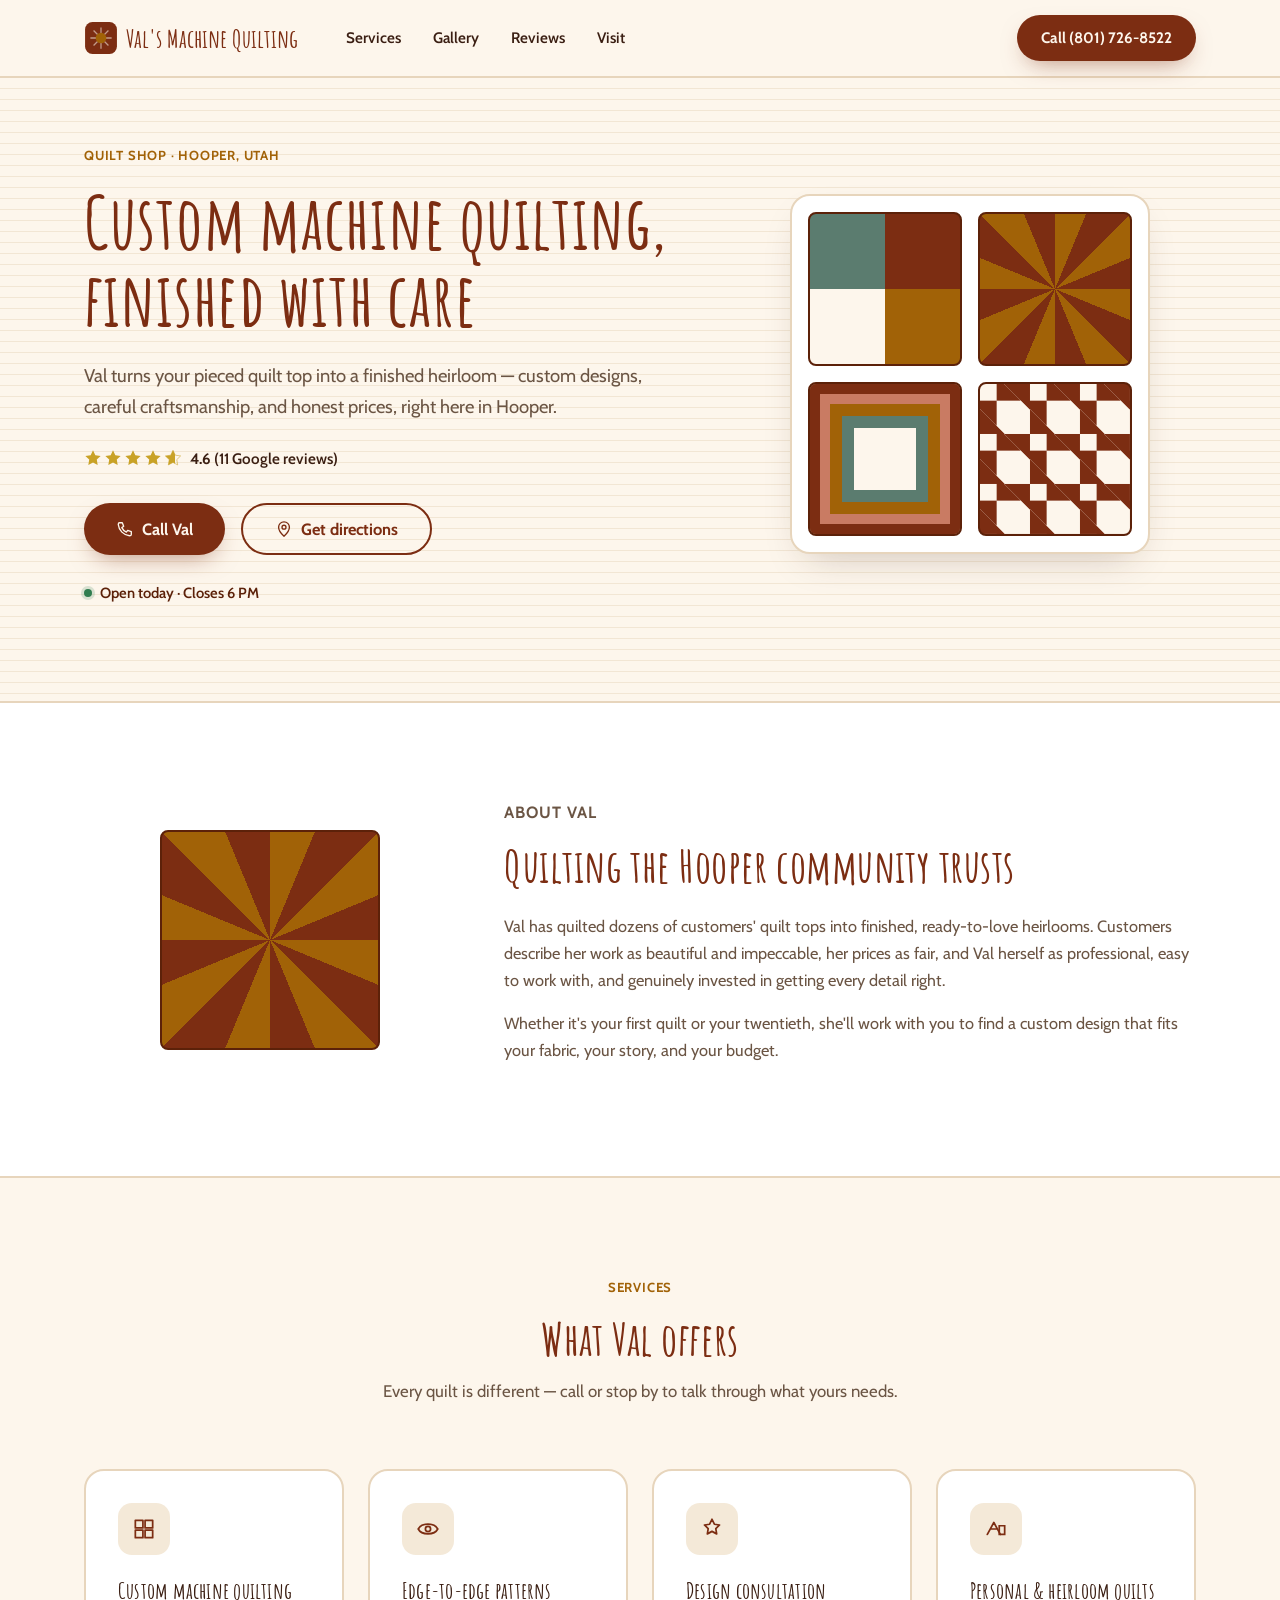
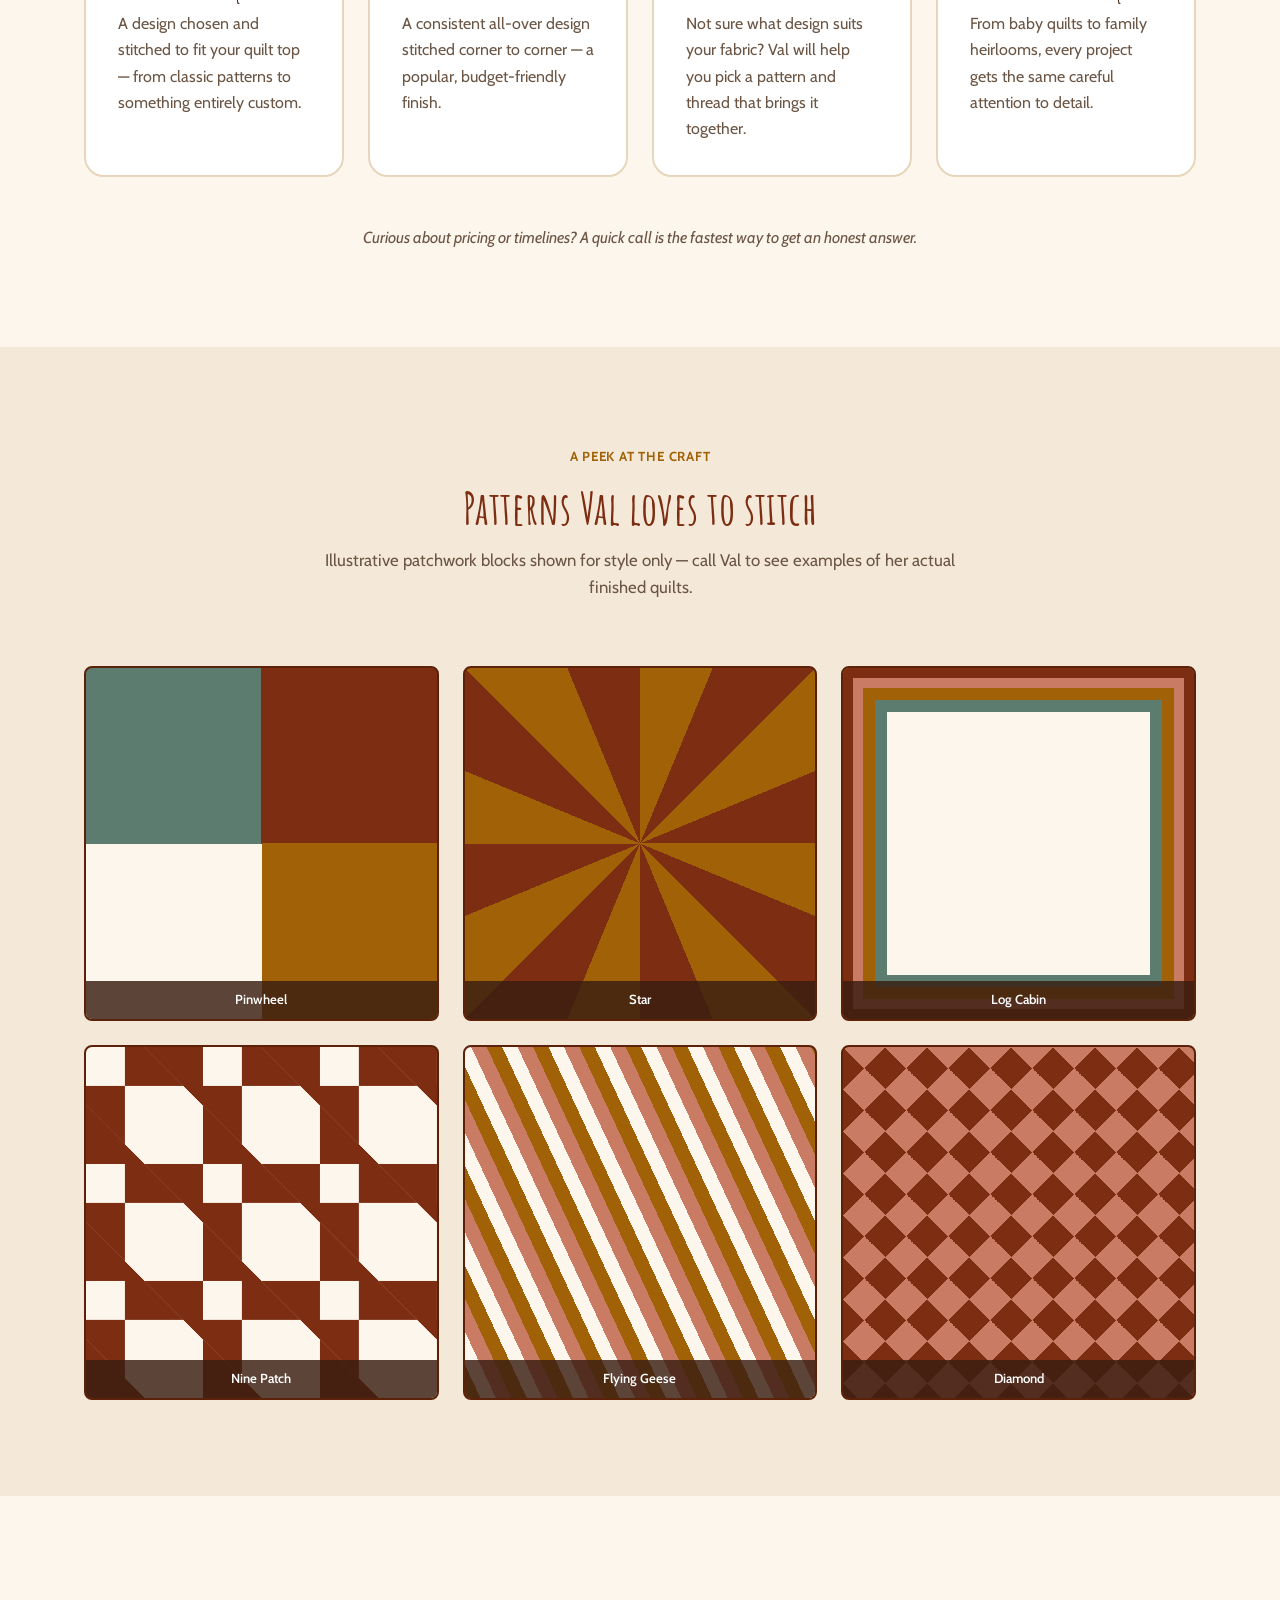
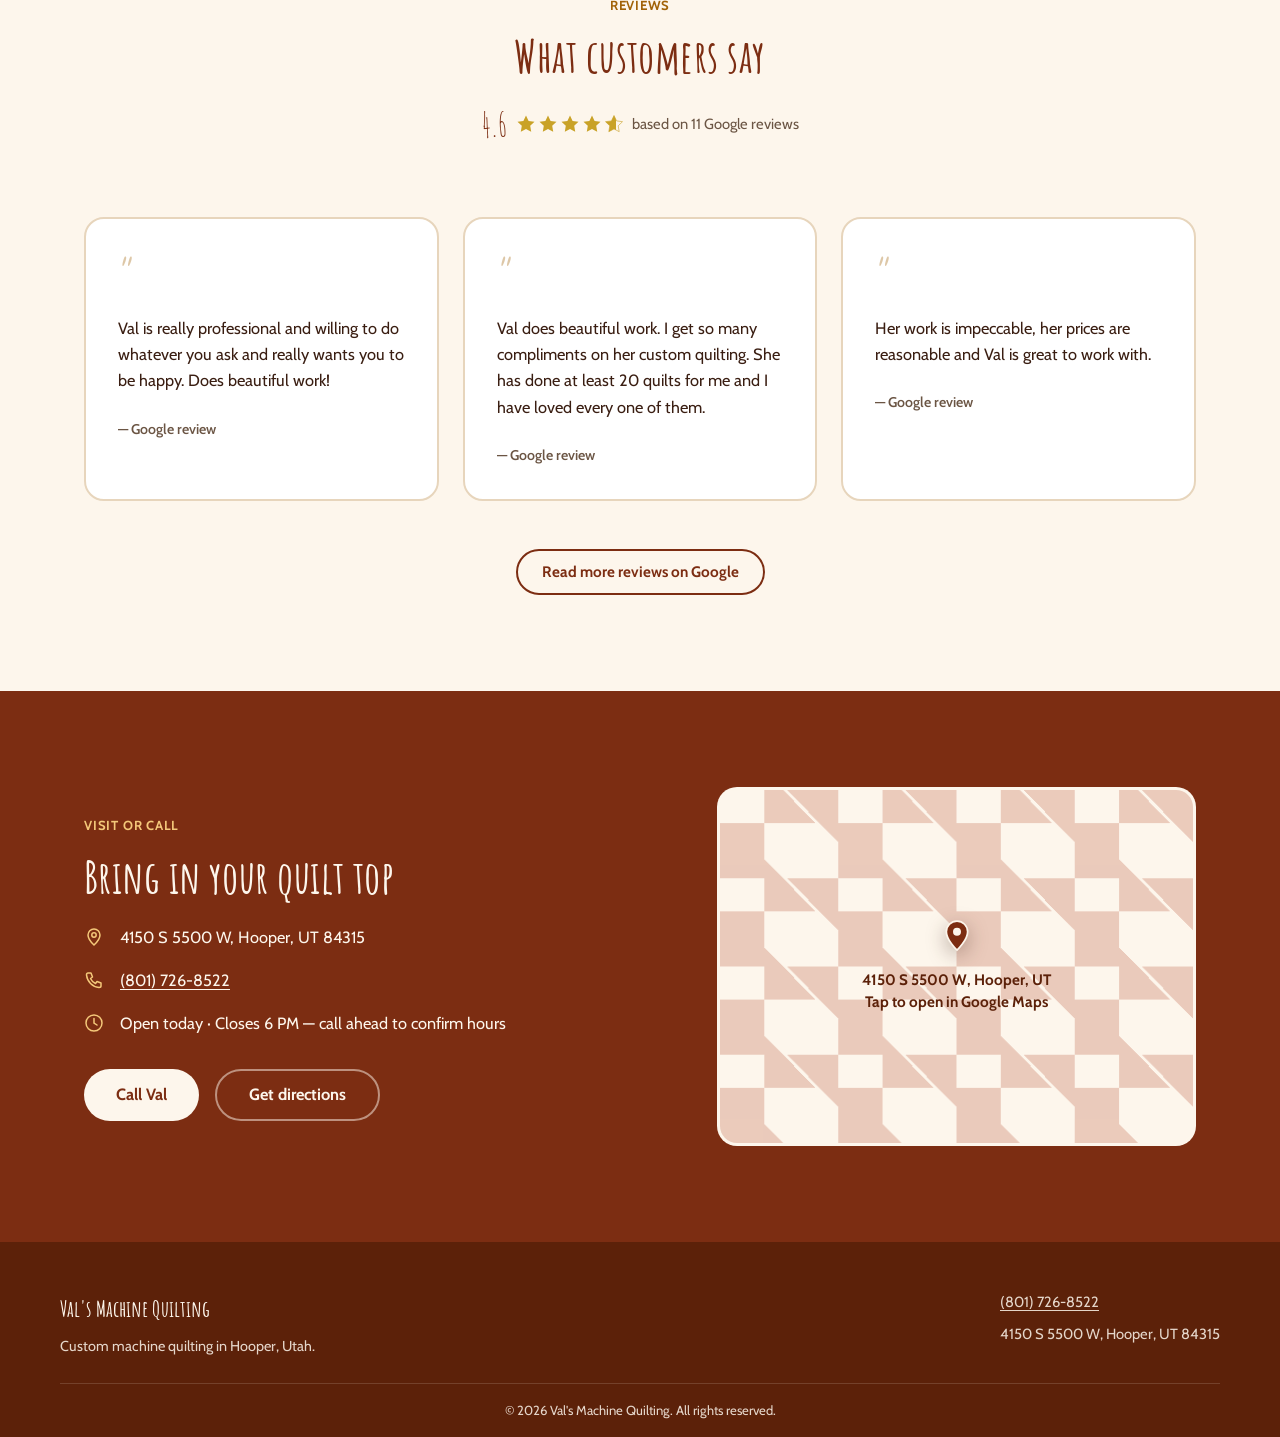
==== commit dc2f95ec: "Replace map iframe with a static directions card The live Google Maps iframe doesn't load in every e" ====
--- a/vals-machine-quilting/index.html
+++ b/vals-machine-quilting/index.html
@@ -3,7 +3,7 @@
 <head>
 <meta charset="UTF-8">
 <meta name="viewport" content="width=device-width, initial-scale=1">
-<title>Val's Machine Quilting — Custom Machine Quilting in Hooper, UT</title>
+<title>Val's Machine Quilting</title>
 <meta name="description" content="Val's Machine Quilting offers custom machine quilting in Hooper, Utah. 4.6 stars from 11 Google reviews. Call (801) 726-8522 to bring your quilt top to life.">
 <link rel="icon" href="data:image/svg+xml,<svg xmlns=%22http://www.w3.org/2000/svg%22 viewBox=%220 0 32 32%22><rect width=%2232%22 height=%2232%22 rx=%226%22 fill=%22%237C2D12%22/><path d=%22M8 16h16M16 8v16%22 stroke=%22%23FDF6EC%22 stroke-width=%222%22/></svg>">
 <link rel="preconnect" href="https://fonts.googleapis.com">
@@ -272,14 +272,13 @@
           <a href="https://www.google.com/maps/search/?api=1&query=Val%27s+Machine+Quilting%2C+4150+S+5500+W%2C+Hooper%2C+UT+84315" class="btn btn-outline btn-lg" target="_blank" rel="noopener">Get directions</a>
         </div>
       </div>
-      <div class="visit-map">
-        <iframe
-          title="Map showing Val's Machine Quilting location"
-          src="https://www.google.com/maps?q=4150+S+5500+W,+Hooper,+UT+84315&output=embed"
-          loading="lazy"
-          referrerpolicy="no-referrer-when-downgrade">
-        </iframe>
-      </div>
+      <a class="visit-map" href="https://www.google.com/maps/search/?api=1&query=Val%27s+Machine+Quilting%2C+4150+S+5500+W%2C+Hooper%2C+UT+84315" target="_blank" rel="noopener" aria-label="Open Val's Machine Quilting location in Google Maps">
+        <div class="visit-map-pattern" aria-hidden="true"></div>
+        <div class="visit-map-pin" aria-hidden="true">
+          <svg viewBox="0 0 24 24" width="34" height="34"><path d="M12 22s7.5-7.1 7.5-13a7.5 7.5 0 1 0-15 0C4.5 14.9 12 22 12 22z" fill="#7C2D12" stroke="#FDF6EC" stroke-width="1.2"/><circle cx="12" cy="9" r="2.8" fill="#FDF6EC"/></svg>
+        </div>
+        <span class="visit-map-label">4150 S 5500 W, Hooper, UT<br>Tap to open in Google Maps</span>
+      </a>
     </div>
   </section>
 
--- a/vals-machine-quilting/assets/css/style.css
+++ b/vals-machine-quilting/assets/css/style.css
@@ -449,8 +449,35 @@
 .visit .btn-primary { background: var(--color-on-primary); color: var(--color-primary); box-shadow: none; }
 .visit .btn-primary:hover { background: #F4E9D8; }
 
-.visit-map { border-radius: var(--radius-lg); overflow: hidden; border: 3px solid rgb(253 246 236 / 0.35); aspect-ratio: 4 / 3; }
-.visit-map iframe { width: 100%; height: 100%; border: 0; }
+.visit-map {
+  position: relative;
+  display: flex;
+  flex-direction: column;
+  align-items: center;
+  justify-content: center;
+  gap: var(--space-3);
+  border-radius: var(--radius-lg);
+  overflow: hidden;
+  border: 3px solid rgb(253 246 236 / 0.35);
+  aspect-ratio: 4 / 3;
+  background: var(--quilt-c);
+  color: var(--color-primary-dark);
+  text-align: center;
+  padding: var(--space-4);
+  transition: transform 200ms var(--ease-out);
+}
+.visit-map:hover { transform: translateY(-2px); }
+.visit-map-pattern {
+  position: absolute; inset: 0;
+  background-image:
+    linear-gradient(45deg, var(--quilt-e) 25%, transparent 25%, transparent 75%, var(--quilt-e) 75%),
+    linear-gradient(45deg, var(--quilt-e) 25%, transparent 25%, transparent 75%, var(--quilt-e) 75%);
+  background-size: 25% 25%;
+  background-position: 0 0, 12.5% 12.5%;
+  opacity: 0.35;
+}
+.visit-map-pin { position: relative; filter: drop-shadow(0 6px 10px rgb(58 30 18 / 0.35)); }
+.visit-map-label { position: relative; font-weight: 700; font-size: 0.95rem; line-height: 1.5; }
 
 @media (min-width: 900px) {
   .visit-inner { grid-template-columns: 1.1fr 0.9fr; }
